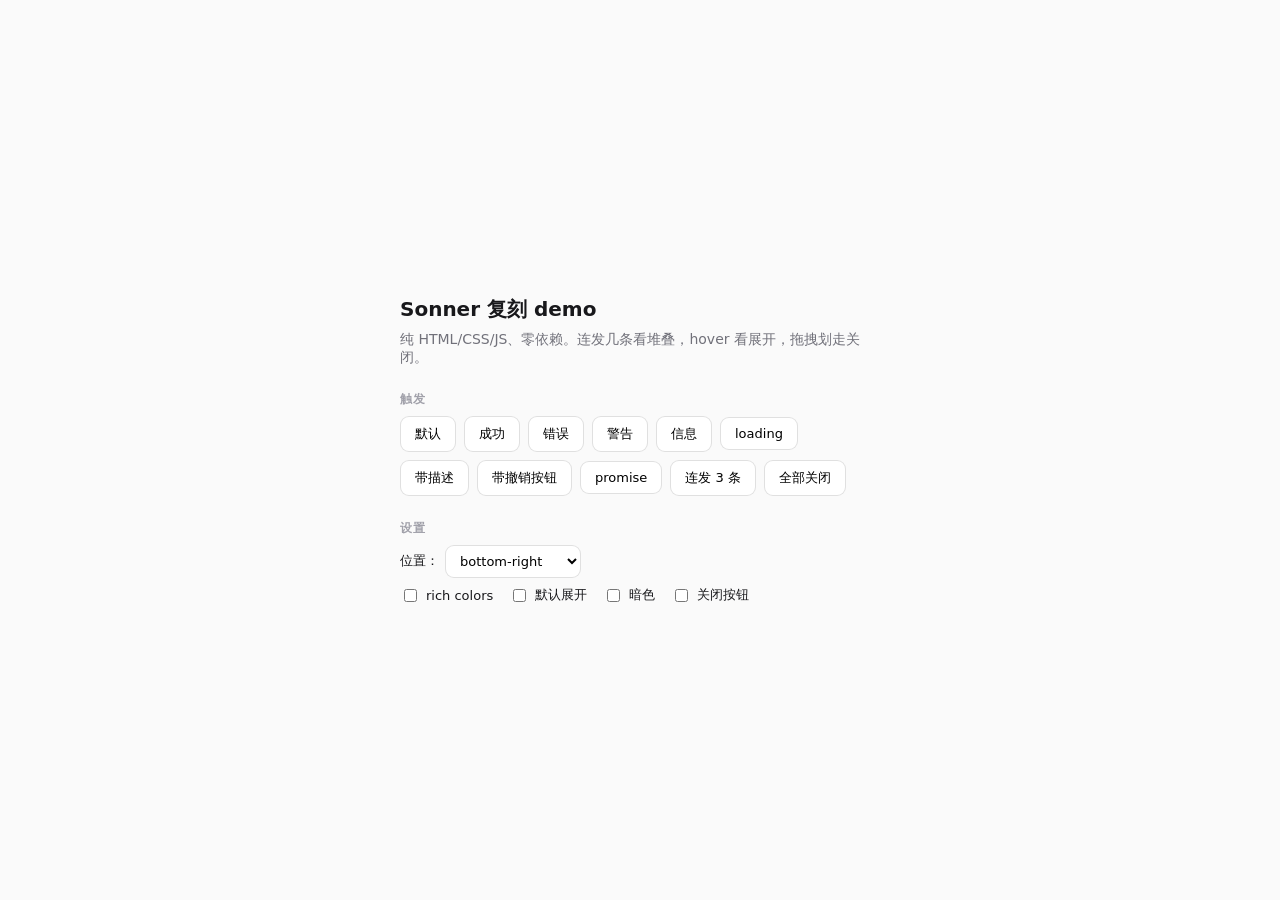
==== index.html @ 5776c40e "feat: complete Sonner toast recreation (vanilla, zero-dep) Stacking via CSS vars + calc, hover-expan" ====
<!DOCTYPE html>
<html lang="zh">
<head>
  <meta charset="utf-8">
  <meta name="viewport" content="width=device-width, initial-scale=1">
  <title>Sonner 复刻 demo</title>
  <link rel="stylesheet" href="sonner.css">
  <style>
    * { box-sizing: border-box; }
    body {
      margin: 0; min-height: 100vh; background: #fafafa; color: #18181b;
      font-family: ui-sans-serif, system-ui, -apple-system, "PingFang SC", sans-serif;
      display: flex; align-items: center; justify-content: center;
    }
    .panel { display: grid; gap: 16px; padding: 40px; width: 560px; max-width: 92vw; }
    .panel h1 { font-size: 20px; margin: 0; }
    .panel p.sub { margin: 0; color: #71717a; font-size: 14px; }
    .group { display: grid; gap: 8px; }
    .group h2 { font-size: 12px; text-transform: uppercase; letter-spacing: .06em; color: #a1a1aa; margin: 8px 0 0; font-weight: 600; }
    .row { display: flex; flex-wrap: wrap; gap: 8px; align-items: center; }
    button {
      font: inherit; font-size: 13px; padding: 8px 14px; border-radius: 9px;
      border: 1px solid rgba(0, 0, 0, 0.12); background: #fff; cursor: pointer;
      transition: transform .1s ease, background .15s ease;
    }
    button:hover { background: #f4f4f5; }
    button:active { transform: scale(0.97); }
    label { font-size: 13px; display: inline-flex; align-items: center; gap: 6px; }
    select { font: inherit; font-size: 13px; padding: 7px 10px; border-radius: 9px; border: 1px solid rgba(0,0,0,0.12); background: #fff; }
    .switches { gap: 16px; }
  </style>
</head>
<body>
  <main class="panel">
    <div class="group">
      <h1>Sonner 复刻 demo</h1>
      <p class="sub">纯 HTML/CSS/JS、零依赖。连发几条看堆叠，hover 看展开，拖拽划走关闭。</p>
    </div>

    <div class="group">
      <h2>触发</h2>
      <div class="row">
        <button id="btn-default">默认</button>
        <button id="btn-success">成功</button>
        <button id="btn-error">错误</button>
        <button id="btn-warning">警告</button>
        <button id="btn-info">信息</button>
        <button id="btn-loading">loading</button>
      </div>
      <div class="row">
        <button id="btn-desc">带描述</button>
        <button id="btn-action">带撤销按钮</button>
        <button id="btn-promise">promise</button>
        <button id="btn-burst">连发 3 条</button>
        <button id="btn-clear">全部关闭</button>
      </div>
    </div>

    <div class="group">
      <h2>设置</h2>
      <div class="row">
        <label>位置：
          <select id="sel-pos">
            <option value="bottom-right">bottom-right</option>
            <option value="bottom-center">bottom-center</option>
            <option value="bottom-left">bottom-left</option>
            <option value="top-right">top-right</option>
            <option value="top-center">top-center</option>
            <option value="top-left">top-left</option>
          </select>
        </label>
      </div>
      <div class="row switches">
        <label><input type="checkbox" id="sw-rich"> rich colors</label>
        <label><input type="checkbox" id="sw-expand"> 默认展开</label>
        <label><input type="checkbox" id="sw-dark"> 暗色</label>
        <label><input type="checkbox" id="sw-close"> 关闭按钮</label>
      </div>
    </div>
  </main>

  <script src="sonner.js"></script>
  <script>
    // ---- 触发按钮 ----
    document.getElementById('btn-default').addEventListener('click', function () {
      window.toast('已保存到草稿箱');
    });
    var typeMap = { 'btn-success': 'success', 'btn-error': 'error', 'btn-warning': 'warning', 'btn-info': 'info', 'btn-loading': 'loading' };
    Object.keys(typeMap).forEach(function (id) {
      document.getElementById(id).addEventListener('click', function () {
        var t = typeMap[id];
        var msgs = { success: '上传成功', error: '出错了，请重试', warning: '空间快满了', info: '有 3 条新通知', loading: '正在处理…' };
        window.toast[t](msgs[t]);
      });
    });
    document.getElementById('btn-desc').addEventListener('click', function () {
      window.toast('会议已创建', { description: '周四 14:00 · Design Sync · 已通知 5 位参与者' });
    });
    document.getElementById('btn-action').addEventListener('click', function () {
      window.toast('已删除「未命名文档」', {
        action: { label: '撤销', onClick: function () { window.toast.success('已恢复'); } }
      });
    });
    document.getElementById('btn-promise').addEventListener('click', function () {
      window.toast.promise(new Promise(function (res) { setTimeout(res, 1600); }),
        { loading: '保存中…', success: '已保存', error: '保存失败' });
    });
    document.getElementById('btn-burst').addEventListener('click', function () {
      window.toast('第一条'); window.toast.success('第二条'); window.toast.info('第三条');
    });
    document.getElementById('btn-clear').addEventListener('click', function () {
      window.toast.dismiss();
    });

    // ---- 设置 ----
    document.getElementById('sel-pos').addEventListener('change', function (e) {
      window.toast.configure({ position: e.target.value });
      window.toast(e.target.value);
    });
    document.getElementById('sw-rich').addEventListener('change', function (e) { window.toast.configure({ richColors: e.target.checked }); });
    document.getElementById('sw-expand').addEventListener('change', function (e) { window.toast.configure({ expand: e.target.checked }); });
    document.getElementById('sw-dark').addEventListener('change', function (e) { window.toast.configure({ theme: e.target.checked ? 'dark' : 'light' }); });
    document.getElementById('sw-close').addEventListener('change', function (e) { window.toast.configure({ closeButton: e.target.checked }); });
  </script>
</body>
</html>
---- sonner.css ----
/* sonner.css — toast 样式 + 堆叠模型（位置数学全在 calc 里） */

:root { --sonner-width: 356px; }

/* ---- 容器：固定在某个角，宽度固定，高度由 JS 写入并平滑过渡 ---- */
.toaster {
  position: fixed;
  z-index: 999999;
  width: var(--sonner-width);
  list-style: none;
  margin: 0;
  padding: 0;
  outline: none;
  transition: height .4s cubic-bezier(.21, 1.02, .73, 1);
  font-family: ui-sans-serif, system-ui, -apple-system, "Segoe UI", Roboto,
    "PingFang SC", "Microsoft YaHei", sans-serif;
}

/* 6 个位置锚点。--y：堆叠方向系数，由 JS 写入（bottom=-1 向上叠，top=+1 向下叠） */
.toaster[data-position="bottom-right"]  { bottom: var(--offset); right: var(--offset); }
.toaster[data-position="bottom-left"]   { bottom: var(--offset); left:  var(--offset); }
.toaster[data-position="top-right"]     { top:    var(--offset); right: var(--offset); }
.toaster[data-position="top-left"]      { top:    var(--offset); left:  var(--offset); }
.toaster[data-position="bottom-center"] { bottom: var(--offset); left: 50%; transform: translateX(-50%); }
.toaster[data-position="top-center"]    { top:    var(--offset); left: 50%; transform: translateX(-50%); }

/* ---- 单条 toast ---- */
.toast {
  --peek: 16px;          /* 收起态每往后一条往外露出的距离 */
  --scale-step: 0.05;    /* 每往后一条缩小 5% */
  --swipe-amount: 0px;   /* 拖拽横向位移，叠加在堆叠 transform 之上 */
  position: absolute;
  left: 0;
  right: 0;
  box-sizing: border-box;
  display: flex;
  align-items: flex-start;
  gap: 10px;
  padding: 16px;
  border-radius: 13px;
  background: var(--toast-bg, #fff);
  color: var(--toast-fg, #18181b);
  border: 1px solid var(--toast-border, rgba(0, 0, 0, 0.08));
  box-shadow: 0 4px 12px rgba(0, 0, 0, 0.10), 0 2px 4px rgba(0, 0, 0, 0.06);
  font-size: 13px;
  line-height: 1.5;
  touch-action: none;
  cursor: grab;
  transform-origin: center var(--origin-edge, bottom);
  /* 收起态：横向拖拽 + 往外顶 + 逐级缩小 */
  transform:
    translateX(var(--swipe-amount))
    translateY(calc(var(--y) * var(--toasts-before) * var(--peek)))
    scale(calc(1 - var(--toasts-before) * var(--scale-step)));
  transition:
    transform .45s cubic-bezier(.21, 1.02, .73, 1),
    opacity .4s ease;
}
.toaster[data-position^="bottom"] .toast { bottom: 0; }
.toaster[data-position^="top"]    .toast { top: 0; --origin-edge: top; }

/* 超过可见数的，收起态藏起来 */
.toast[data-visible="false"] { opacity: 0; pointer-events: none; }

/* ---- 展开态：按"前面各条高度和 + 间距"铺成一列 ---- */
.toaster[data-expanded="true"] .toast {
  transform:
    translateX(var(--swipe-amount))
    translateY(calc(var(--y) * (var(--before-height) + var(--toasts-before) * var(--gap))));
}
.toaster[data-expanded="true"] .toast[data-visible="false"] { opacity: 1; pointer-events: auto; }

/* ---- 进场起点 / 退场终点：在屏幕边缘外、透明、略缩小（方向与堆叠相反） ---- */
.toast[data-mounted="false"],
.toast[data-removed="true"] {
  opacity: 0;
  transform: translateY(calc(var(--y) * -100%)) scale(0.9);
}

/* ---- 拖拽中：只跟手（关掉常规过渡），位移由 --swipe-amount 叠加 ---- */
.toast[data-swiping="true"] {
  cursor: grabbing;
  transition: none;
}
/* ---- 划走：保持横向位置继续滑出（与拖拽方向一致），快速淡出 ---- */
.toast[data-swiped-out="true"] {
  opacity: 0;
  transition: transform .2s ease, opacity .2s ease;
}

/* ---- 内容 ---- */
.toast__icon { flex: 0 0 auto; display: flex; line-height: 0; margin-top: 1px; color: var(--icon-color, inherit); }
/* 类型图标固定上色（即使不开 rich colors，也像真 Sonner 一样有颜色） */
.toast[data-type="success"] { --icon-color: #22c55e; }
.toast[data-type="error"]   { --icon-color: #ef4444; }
.toast[data-type="warning"] { --icon-color: #f59e0b; }
.toast[data-type="info"]    { --icon-color: #3b82f6; }
.toast__content { flex: 1 1 auto; min-width: 0; }
.toast__title { font-weight: 500; }
.toast__desc { margin-top: 2px; opacity: 0.66; }

/* loading spinner */
.toast__spinner {
  width: 18px; height: 18px; border-radius: 50%;
  border: 2px solid rgba(0, 0, 0, 0.15); border-top-color: rgba(0, 0, 0, 0.6);
  display: inline-block; animation: toast-spin .7s linear infinite;
}
@keyframes toast-spin { to { transform: rotate(360deg); } }

/* action / cancel 按钮 */
.toast__actions { display: flex; gap: 8px; margin-top: 10px; justify-content: flex-end; }
.toast__btn {
  font: inherit; font-size: 12px; padding: 5px 11px; border-radius: 7px;
  cursor: pointer; border: 1px solid transparent;
  transition: transform .12s ease-out;
}
.toast__btn:active { transform: scale(0.97); }
.toast__btn--action { background: #18181b; color: #fff; }
.toast__btn--cancel { background: transparent; color: inherit; border-color: rgba(0, 0, 0, 0.15); }

/* 关闭按钮 */
.toast__close {
  position: absolute; top: 6px; left: 6px; width: 20px; height: 20px;
  border-radius: 50%; border: 1px solid var(--toast-border, rgba(0, 0, 0, 0.1));
  background: var(--toast-bg, #fff); color: inherit; cursor: pointer;
  line-height: 1; font-size: 14px; padding: 0;
  display: flex; align-items: center; justify-content: center;
  opacity: 0; transition: opacity .15s;
}
.toast:hover .toast__close { opacity: 1; }

/* ---- 暗色主题 ---- */
.toaster[data-theme="dark"] .toast {
  --toast-bg: #1c1c1f; --toast-fg: #fafafa; --toast-border: rgba(255, 255, 255, 0.12);
  box-shadow: 0 4px 14px rgba(0, 0, 0, 0.5);
}
.toaster[data-theme="dark"] .toast__spinner { border-color: rgba(255, 255, 255, 0.2); border-top-color: rgba(255, 255, 255, 0.7); }
.toaster[data-theme="dark"] .toast__btn--action { background: #fafafa; color: #18181b; }
.toaster[data-theme="dark"] .toast__btn--cancel { border-color: rgba(255, 255, 255, 0.2); }

/* ---- rich colors（按类型上色） ---- */
.toaster[data-rich-colors="true"] .toast[data-type="success"] { --toast-bg:#ecfdf3; --toast-fg:#0a6b3b; --toast-border:#a6f4c5; }
.toaster[data-rich-colors="true"] .toast[data-type="error"]   { --toast-bg:#fef3f2; --toast-fg:#b42318; --toast-border:#fecdca; }
.toaster[data-rich-colors="true"] .toast[data-type="warning"] { --toast-bg:#fffaeb; --toast-fg:#b54708; --toast-border:#fedf89; }
.toaster[data-rich-colors="true"] .toast[data-type="info"]    { --toast-bg:#eff8ff; --toast-fg:#175cd3; --toast-border:#b2ddff; }
.toaster[data-theme="dark"][data-rich-colors="true"] .toast[data-type="success"] { --toast-bg:#052e1c; --toast-fg:#6ce9a6; --toast-border:#085d3a; }
.toaster[data-theme="dark"][data-rich-colors="true"] .toast[data-type="error"]   { --toast-bg:#3a0a0a; --toast-fg:#fda29b; --toast-border:#7a271a; }
.toaster[data-theme="dark"][data-rich-colors="true"] .toast[data-type="warning"] { --toast-bg:#3a2a05; --toast-fg:#fec84b; --toast-border:#7a5a13; }
.toaster[data-theme="dark"][data-rich-colors="true"] .toast[data-type="info"]    { --toast-bg:#0a1a3a; --toast-fg:#84caff; --toast-border:#1849a9; }

/* ---- 尊重 reduced-motion ---- */
@media (prefers-reduced-motion: reduce) {
  .toaster, .toast, .toaster[data-expanded="true"] .toast { transition-duration: 0.01ms !important; }
}
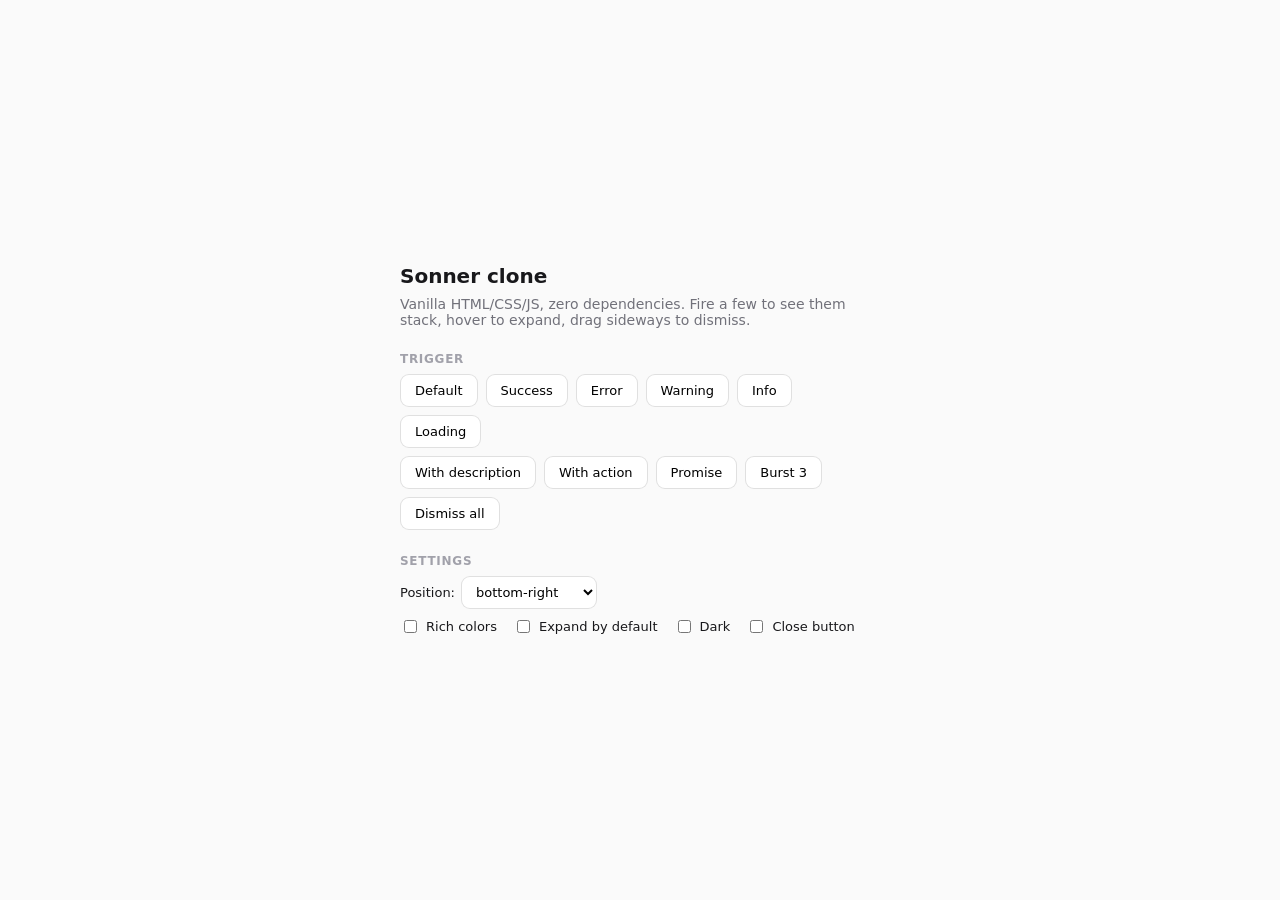
==== commit c40bfda0: "i18n: switch demo UI and toast copy to English Co-Authored-By: Claude Opus 4.8 <noreply@anthropic.co" ====
--- a/index.html
+++ b/index.html
@@ -1,15 +1,15 @@
 <!DOCTYPE html>
-<html lang="zh">
+<html lang="en">
 <head>
   <meta charset="utf-8">
   <meta name="viewport" content="width=device-width, initial-scale=1">
-  <title>Sonner 复刻 demo</title>
+  <title>Sonner clone</title>
   <link rel="stylesheet" href="sonner.css">
   <style>
     * { box-sizing: border-box; }
     body {
       margin: 0; min-height: 100vh; background: #fafafa; color: #18181b;
-      font-family: ui-sans-serif, system-ui, -apple-system, "PingFang SC", sans-serif;
+      font-family: ui-sans-serif, system-ui, -apple-system, "Segoe UI", Roboto, sans-serif;
       display: flex; align-items: center; justify-content: center;
     }
     .panel { display: grid; gap: 16px; padding: 40px; width: 560px; max-width: 92vw; }
@@ -33,33 +33,33 @@
 <body>
   <main class="panel">
     <div class="group">
-      <h1>Sonner 复刻 demo</h1>
-      <p class="sub">纯 HTML/CSS/JS、零依赖。连发几条看堆叠，hover 看展开，拖拽划走关闭。</p>
+      <h1>Sonner clone</h1>
+      <p class="sub">Vanilla HTML/CSS/JS, zero dependencies. Fire a few to see them stack, hover to expand, drag sideways to dismiss.</p>
     </div>
 
     <div class="group">
-      <h2>触发</h2>
+      <h2>Trigger</h2>
       <div class="row">
-        <button id="btn-default">默认</button>
-        <button id="btn-success">成功</button>
-        <button id="btn-error">错误</button>
-        <button id="btn-warning">警告</button>
-        <button id="btn-info">信息</button>
-        <button id="btn-loading">loading</button>
+        <button id="btn-default">Default</button>
+        <button id="btn-success">Success</button>
+        <button id="btn-error">Error</button>
+        <button id="btn-warning">Warning</button>
+        <button id="btn-info">Info</button>
+        <button id="btn-loading">Loading</button>
       </div>
       <div class="row">
-        <button id="btn-desc">带描述</button>
-        <button id="btn-action">带撤销按钮</button>
-        <button id="btn-promise">promise</button>
-        <button id="btn-burst">连发 3 条</button>
-        <button id="btn-clear">全部关闭</button>
+        <button id="btn-desc">With description</button>
+        <button id="btn-action">With action</button>
+        <button id="btn-promise">Promise</button>
+        <button id="btn-burst">Burst 3</button>
+        <button id="btn-clear">Dismiss all</button>
       </div>
     </div>
 
     <div class="group">
-      <h2>设置</h2>
+      <h2>Settings</h2>
       <div class="row">
-        <label>位置：
+        <label>Position:
           <select id="sel-pos">
             <option value="bottom-right">bottom-right</option>
             <option value="bottom-center">bottom-center</option>
@@ -71,48 +71,48 @@
         </label>
       </div>
       <div class="row switches">
-        <label><input type="checkbox" id="sw-rich"> rich colors</label>
-        <label><input type="checkbox" id="sw-expand"> 默认展开</label>
-        <label><input type="checkbox" id="sw-dark"> 暗色</label>
-        <label><input type="checkbox" id="sw-close"> 关闭按钮</label>
+        <label><input type="checkbox" id="sw-rich"> Rich colors</label>
+        <label><input type="checkbox" id="sw-expand"> Expand by default</label>
+        <label><input type="checkbox" id="sw-dark"> Dark</label>
+        <label><input type="checkbox" id="sw-close"> Close button</label>
       </div>
     </div>
   </main>
 
   <script src="sonner.js"></script>
   <script>
-    // ---- 触发按钮 ----
+    // ---- Trigger buttons ----
     document.getElementById('btn-default').addEventListener('click', function () {
-      window.toast('已保存到草稿箱');
+      window.toast('Saved to drafts');
     });
     var typeMap = { 'btn-success': 'success', 'btn-error': 'error', 'btn-warning': 'warning', 'btn-info': 'info', 'btn-loading': 'loading' };
     Object.keys(typeMap).forEach(function (id) {
       document.getElementById(id).addEventListener('click', function () {
         var t = typeMap[id];
-        var msgs = { success: '上传成功', error: '出错了，请重试', warning: '空间快满了', info: '有 3 条新通知', loading: '正在处理…' };
+        var msgs = { success: 'Uploaded successfully', error: 'Something went wrong', warning: 'Storage almost full', info: '3 new notifications', loading: 'Processing…' };
         window.toast[t](msgs[t]);
       });
     });
     document.getElementById('btn-desc').addEventListener('click', function () {
-      window.toast('会议已创建', { description: '周四 14:00 · Design Sync · 已通知 5 位参与者' });
+      window.toast('Meeting created', { description: 'Thu 2:00 PM · Design Sync · 5 people notified' });
     });
     document.getElementById('btn-action').addEventListener('click', function () {
-      window.toast('已删除「未命名文档」', {
-        action: { label: '撤销', onClick: function () { window.toast.success('已恢复'); } }
+      window.toast('Deleted "Untitled document"', {
+        action: { label: 'Undo', onClick: function () { window.toast.success('Restored'); } }
       });
     });
     document.getElementById('btn-promise').addEventListener('click', function () {
       window.toast.promise(new Promise(function (res) { setTimeout(res, 1600); }),
-        { loading: '保存中…', success: '已保存', error: '保存失败' });
+        { loading: 'Saving…', success: 'Saved', error: 'Failed to save' });
     });
     document.getElementById('btn-burst').addEventListener('click', function () {
-      window.toast('第一条'); window.toast.success('第二条'); window.toast.info('第三条');
+      window.toast('First'); window.toast.success('Second'); window.toast.info('Third');
     });
     document.getElementById('btn-clear').addEventListener('click', function () {
       window.toast.dismiss();
     });
 
-    // ---- 设置 ----
+    // ---- Settings ----
     document.getElementById('sel-pos').addEventListener('change', function (e) {
       window.toast.configure({ position: e.target.value });
       window.toast(e.target.value);
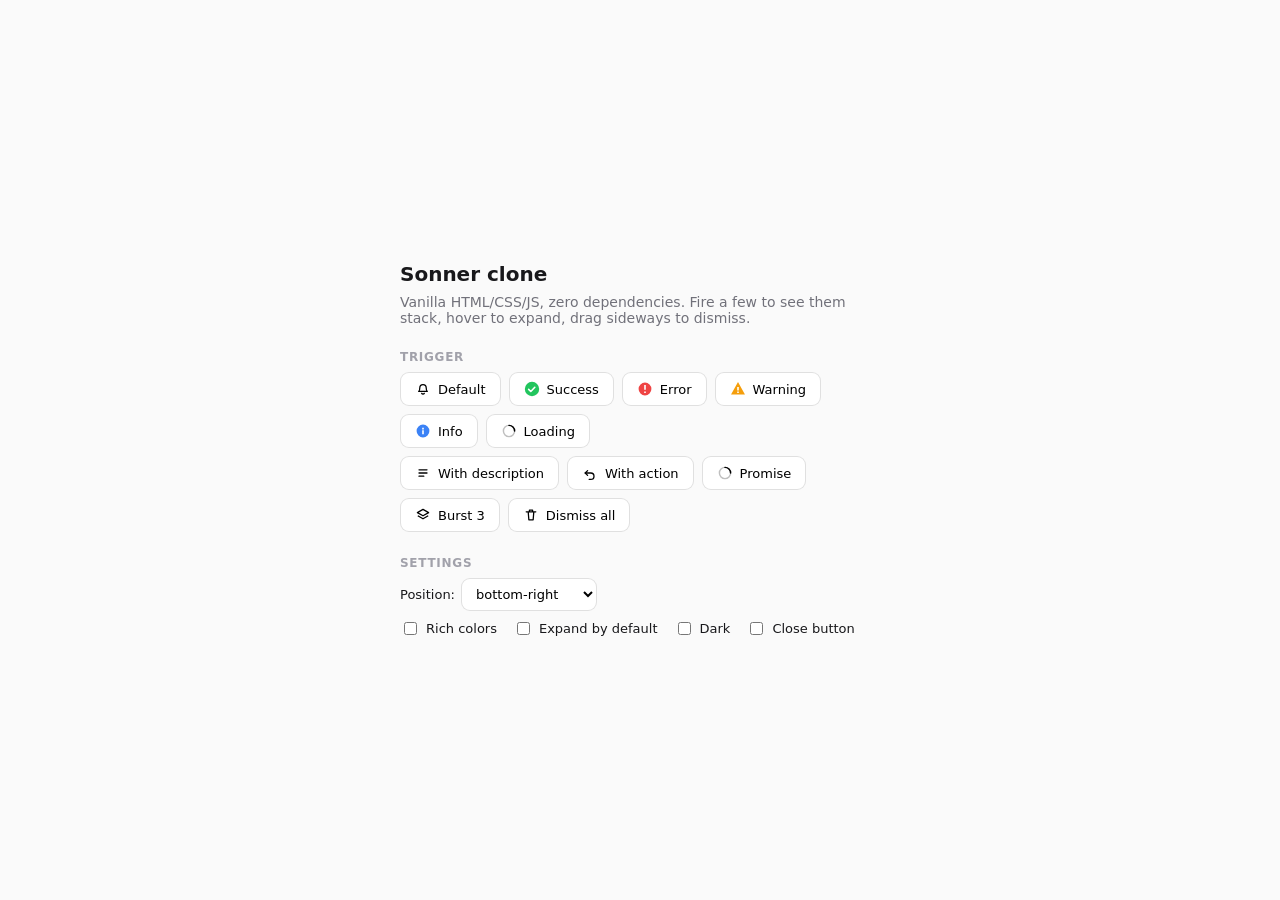
==== commit f036b7ec: "feat: icons on every Trigger button + matching micro-animated toast icons Each Trigger button gets a" ====
--- a/index.html
+++ b/index.html
@@ -21,6 +21,7 @@
     button {
       font: inherit; font-size: 13px; padding: 8px 14px; border-radius: 9px;
       border: 1px solid rgba(0, 0, 0, 0.12); background: #fff; cursor: pointer;
+      display: inline-flex; align-items: center;
       transition: transform .1s ease, background .15s ease;
     }
     button:hover { background: #f4f4f5; }
@@ -28,6 +29,25 @@
     label { font-size: 13px; display: inline-flex; align-items: center; gap: 6px; }
     select { font: inherit; font-size: 13px; padding: 7px 10px; border-radius: 9px; border: 1px solid rgba(0,0,0,0.12); background: #fff; }
     .switches { gap: 16px; }
+
+    /* ---- Trigger 按钮里的图标（与 toast 同款 SVG、同款 keyframes） ---- */
+    .btn-ic { display: inline-flex; align-items: center; justify-content: center; width: 16px; height: 16px; margin-right: 7px; }
+    .btn-ic svg { width: 16px; height: 16px; display: block; }
+    /* 类型图标上色（与 toast 一致） */
+    button[data-anim="success"] .btn-ic { color: #22c55e; }
+    button[data-anim="error"]   .btn-ic { color: #ef4444; }
+    button[data-anim="warning"] .btn-ic { color: #f59e0b; }
+    button[data-anim="info"]    .btn-ic { color: #3b82f6; }
+    /* 点击时播放（.is-anim 由 JS 添加，动画结束后移除以便重播） */
+    button.is-anim .btn-ic { animation: ti-pop .34s cubic-bezier(.34, 1.56, .64, 1); }
+    button.is-anim[data-anim="success"] .js-check { animation: ti-draw .42s .05s cubic-bezier(.65, 0, .35, 1) both; }
+    button.is-anim[data-anim="error"]   .btn-ic { animation: ti-shake .4s ease; }
+    button.is-anim[data-anim="warning"] .btn-ic { animation: ti-pulse .5s ease; }
+    button.is-anim[data-anim="loading"] .btn-ic { animation: ti-spin-once .6s cubic-bezier(.4, 0, .2, 1); }
+    @keyframes ti-spin-once { to { transform: rotate(360deg); } }
+    @media (prefers-reduced-motion: reduce) {
+      button.is-anim .btn-ic, button.is-anim .js-check { animation: none !important; }
+    }
   </style>
 </head>
 <body>
@@ -81,46 +101,50 @@
 
   <script src="sonner.js"></script>
   <script>
-    // ---- Trigger buttons ----
-    document.getElementById('btn-default').addEventListener('click', function () {
-      window.toast('Saved to drafts');
-    });
-    var typeMap = { 'btn-success': 'success', 'btn-error': 'error', 'btn-warning': 'warning', 'btn-info': 'info', 'btn-loading': 'loading' };
-    Object.keys(typeMap).forEach(function (id) {
-      document.getElementById(id).addEventListener('click', function () {
-        var t = typeMap[id];
-        var msgs = { success: 'Uploaded successfully', error: 'Something went wrong', warning: 'Storage almost full', info: '3 new notifications', loading: 'Processing…' };
-        window.toast[t](msgs[t]);
-      });
-    });
-    document.getElementById('btn-desc').addEventListener('click', function () {
-      window.toast('Meeting created', { description: 'Thu 2:00 PM · Design Sync · 5 people notified' });
-    });
-    document.getElementById('btn-action').addEventListener('click', function () {
-      window.toast('Deleted "Untitled document"', {
-        action: { label: 'Undo', onClick: function () { window.toast.success('Restored'); } }
-      });
-    });
-    document.getElementById('btn-promise').addEventListener('click', function () {
-      window.toast.promise(new Promise(function (res) { setTimeout(res, 1600); }),
-        { loading: 'Saving…', success: 'Saved', error: 'Failed to save' });
-    });
-    document.getElementById('btn-burst').addEventListener('click', function () {
-      window.toast('First'); window.toast.success('Second'); window.toast.info('Third');
-    });
-    document.getElementById('btn-clear').addEventListener('click', function () {
-      window.toast.dismiss();
+    var T = window.toast;
+    var ICN = T.icons;
+
+    // 每个 Trigger 按钮：图标 + 动画类型 + 点击产生的 toast
+    var BTNS = {
+      'btn-default': { icon: ICN.bell,    anim: 'default', fire: function () { T('Saved to drafts', { icon: ICN.bell }); } },
+      'btn-success': { icon: ICN.success, anim: 'success', fire: function () { T.success('Uploaded successfully'); } },
+      'btn-error':   { icon: ICN.error,   anim: 'error',   fire: function () { T.error('Something went wrong'); } },
+      'btn-warning': { icon: ICN.warning, anim: 'warning', fire: function () { T.warning('Storage almost full'); } },
+      'btn-info':    { icon: ICN.info,    anim: 'info',    fire: function () { T.info('3 new notifications'); } },
+      'btn-loading': { icon: ICN.loader,  anim: 'loading', fire: function () { T.loading('Processing…'); } },
+      'btn-desc':    { icon: ICN.note,    anim: 'default', fire: function () { T('Meeting created', { description: 'Thu 2:00 PM · Design Sync · 5 people notified', icon: ICN.note }); } },
+      'btn-action':  { icon: ICN.undo,    anim: 'default', fire: function () { T('Deleted "Untitled document"', { icon: ICN.undo, action: { label: 'Undo', onClick: function () { T.success('Restored'); } } }); } },
+      'btn-promise': { icon: ICN.loader,  anim: 'loading', fire: function () { T.promise(new Promise(function (res) { setTimeout(res, 1600); }), { loading: 'Saving…', success: 'Saved', error: 'Failed to save' }); } },
+      'btn-burst':   { icon: ICN.layers,  anim: 'default', fire: function () { T('First', { icon: ICN.bell }); T.success('Second'); T.info('Third'); } },
+      'btn-clear':   { icon: ICN.trash,   anim: 'default', fire: function () { T.dismiss(); } }
+    };
+
+    // 重播图标动画：移除类 → 强制 reflow → 重新加类
+    function playIcon(btn) {
+      btn.classList.remove('is-anim');
+      void btn.offsetWidth;
+      btn.classList.add('is-anim');
+      setTimeout(function () { btn.classList.remove('is-anim'); }, 650);
+    }
+
+    Object.keys(BTNS).forEach(function (id) {
+      var btn = document.getElementById(id);
+      if (!btn) return;
+      var cfg = BTNS[id];
+      btn.dataset.anim = cfg.anim;
+      btn.insertAdjacentHTML('afterbegin', '<span class="btn-ic">' + cfg.icon + '</span>');
+      btn.addEventListener('click', function () { playIcon(btn); cfg.fire(); });
     });
 
     // ---- Settings ----
     document.getElementById('sel-pos').addEventListener('change', function (e) {
-      window.toast.configure({ position: e.target.value });
-      window.toast(e.target.value);
+      T.configure({ position: e.target.value });
+      T(e.target.value, { icon: ICN.bell });
     });
-    document.getElementById('sw-rich').addEventListener('change', function (e) { window.toast.configure({ richColors: e.target.checked }); });
-    document.getElementById('sw-expand').addEventListener('change', function (e) { window.toast.configure({ expand: e.target.checked }); });
-    document.getElementById('sw-dark').addEventListener('change', function (e) { window.toast.configure({ theme: e.target.checked ? 'dark' : 'light' }); });
-    document.getElementById('sw-close').addEventListener('change', function (e) { window.toast.configure({ closeButton: e.target.checked }); });
+    document.getElementById('sw-rich').addEventListener('change', function (e) { T.configure({ richColors: e.target.checked }); });
+    document.getElementById('sw-expand').addEventListener('change', function (e) { T.configure({ expand: e.target.checked }); });
+    document.getElementById('sw-dark').addEventListener('change', function (e) { T.configure({ theme: e.target.checked ? 'dark' : 'light' }); });
+    document.getElementById('sw-close').addEventListener('change', function (e) { T.configure({ closeButton: e.target.checked }); });
   </script>
 </body>
 </html>
--- a/sonner.css
+++ b/sonner.css
@@ -148,7 +148,26 @@
 .toaster[data-theme="dark"][data-rich-colors="true"] .toast[data-type="warning"] { --toast-bg:#3a2a05; --toast-fg:#fec84b; --toast-border:#7a5a13; }
 .toaster[data-theme="dark"][data-rich-colors="true"] .toast[data-type="info"]    { --toast-bg:#0a1a3a; --toast-fg:#84caff; --toast-border:#1849a9; }
 
+/* ============ 图标微动画（按钮与 toast 共用同一套 keyframes，保证一致） ============ */
+/* 共用 keyframes */
+@keyframes ti-pop   { from { transform: scale(.4); opacity: 0; } to { transform: scale(1); opacity: 1; } }
+@keyframes ti-draw  { from { stroke-dashoffset: 18; } to { stroke-dashoffset: 0; } }
+@keyframes ti-shake { 0%,100%{transform:translateX(0)} 20%{transform:translateX(-2px)} 40%{transform:translateX(2px)} 60%{transform:translateX(-1.5px)} 80%{transform:translateX(1.5px)} }
+@keyframes ti-pulse { 0%,100%{transform:scale(1)} 45%{transform:scale(1.16)} }
+
+/* success 对勾：描边默认可见，靠 from→to 重画 */
+.js-check { stroke-dasharray: 18; stroke-dashoffset: 0; }
+
+/* toast 上的图标：入场弹一下；按类型给微表情（ease-out / 自定义曲线、时长克制） */
+.toast__icon { animation: ti-pop .34s cubic-bezier(.34, 1.56, .64, 1) both; }
+.toast__icon .js-check { animation: ti-draw .42s .08s cubic-bezier(.65, 0, .35, 1) both; }
+.toast[data-type="error"]   .toast__icon { animation: ti-shake .4s .1s ease both; }
+.toast[data-type="warning"] .toast__icon { animation: ti-pulse .5s .1s ease both; }
+
 /* ---- 尊重 reduced-motion ---- */
 @media (prefers-reduced-motion: reduce) {
   .toaster, .toast, .toaster[data-expanded="true"] .toast { transition-duration: 0.01ms !important; }
+  /* 关掉装饰性图标动画（保留可读性，不做位移/缩放） */
+  .toast__icon, .toast__icon .js-check { animation: none !important; }
+  .js-check { stroke-dashoffset: 0 !important; }
 }
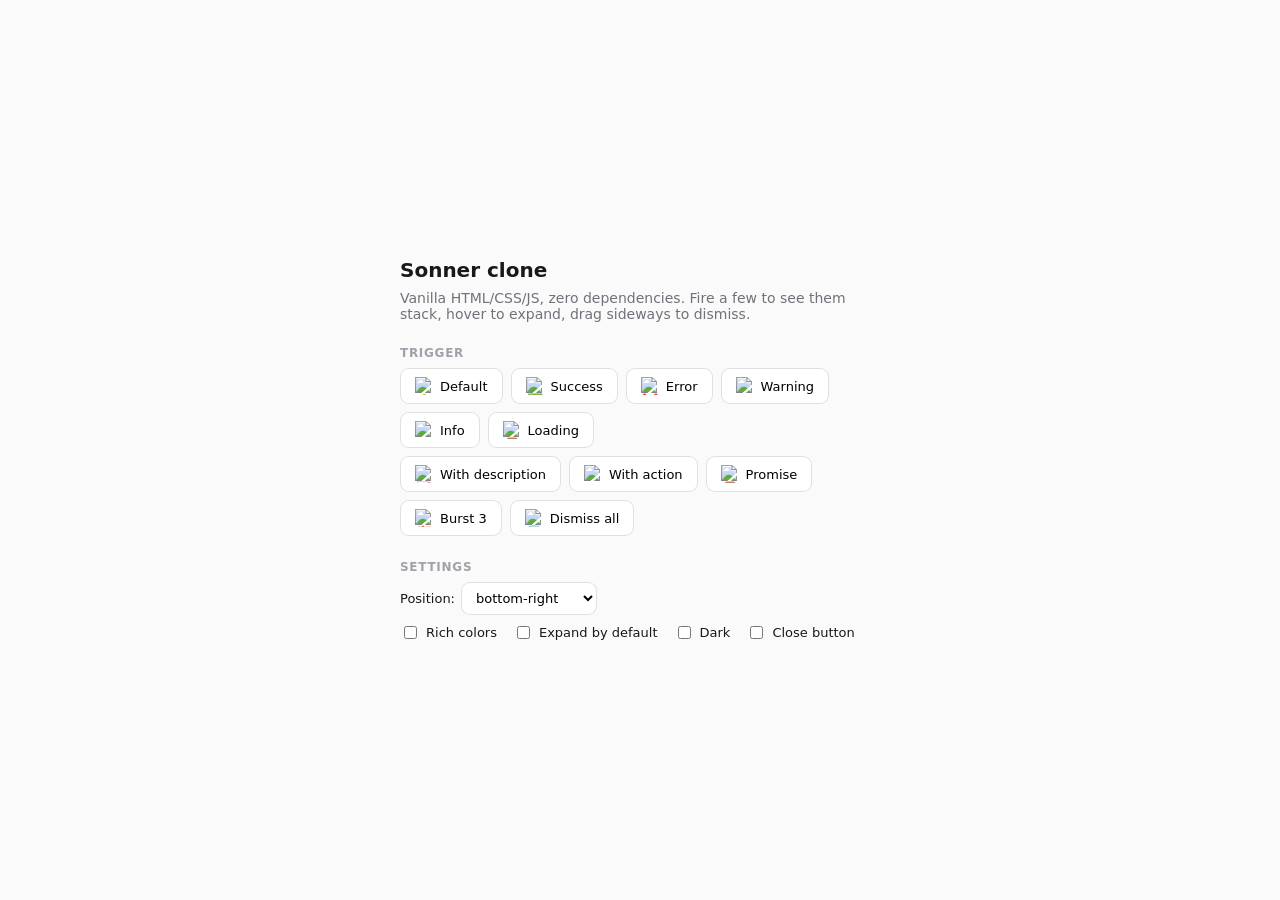
==== commit 8e551218: "feat: swap all icons to 3D Fluent emoji (CDN) with pop/shake/pulse/spin Buttons and toasts share the" ====
--- a/index.html
+++ b/index.html
@@ -30,23 +30,16 @@
     select { font: inherit; font-size: 13px; padding: 7px 10px; border-radius: 9px; border: 1px solid rgba(0,0,0,0.12); background: #fff; }
     .switches { gap: 16px; }
 
-    /* ---- Trigger 按钮里的图标（与 toast 同款 SVG、同款 keyframes） ---- */
-    .btn-ic { display: inline-flex; align-items: center; justify-content: center; width: 16px; height: 16px; margin-right: 7px; }
-    .btn-ic svg { width: 16px; height: 16px; display: block; }
-    /* 类型图标上色（与 toast 一致） */
-    button[data-anim="success"] .btn-ic { color: #22c55e; }
-    button[data-anim="error"]   .btn-ic { color: #ef4444; }
-    button[data-anim="warning"] .btn-ic { color: #f59e0b; }
-    button[data-anim="info"]    .btn-ic { color: #3b82f6; }
+    /* ---- Trigger 按钮里的 3D 图标（与 toast 同款图片、同款 keyframes） ---- */
+    .btn-ic { display: inline-flex; align-items: center; justify-content: center; width: 18px; height: 18px; margin-right: 7px; }
+    .btn-ic .i3d { width: 18px; height: 18px; display: block; }
     /* 点击时播放（.is-anim 由 JS 添加，动画结束后移除以便重播） */
     button.is-anim .btn-ic { animation: ti-pop .34s cubic-bezier(.34, 1.56, .64, 1); }
-    button.is-anim[data-anim="success"] .js-check { animation: ti-draw .42s .05s cubic-bezier(.65, 0, .35, 1) both; }
     button.is-anim[data-anim="error"]   .btn-ic { animation: ti-shake .4s ease; }
     button.is-anim[data-anim="warning"] .btn-ic { animation: ti-pulse .5s ease; }
-    button.is-anim[data-anim="loading"] .btn-ic { animation: ti-spin-once .6s cubic-bezier(.4, 0, .2, 1); }
-    @keyframes ti-spin-once { to { transform: rotate(360deg); } }
+    button.is-anim[data-anim="loading"] .btn-ic { animation: ti-spin .6s cubic-bezier(.4, 0, .2, 1); }
     @media (prefers-reduced-motion: reduce) {
-      button.is-anim .btn-ic, button.is-anim .js-check { animation: none !important; }
+      button.is-anim .btn-ic { animation: none !important; }
     }
   </style>
 </head>
--- a/sonner.css
+++ b/sonner.css
@@ -148,26 +148,25 @@
 .toaster[data-theme="dark"][data-rich-colors="true"] .toast[data-type="warning"] { --toast-bg:#3a2a05; --toast-fg:#fec84b; --toast-border:#7a5a13; }
 .toaster[data-theme="dark"][data-rich-colors="true"] .toast[data-type="info"]    { --toast-bg:#0a1a3a; --toast-fg:#84caff; --toast-border:#1849a9; }
 
-/* ============ 图标微动画（按钮与 toast 共用同一套 keyframes，保证一致） ============ */
-/* 共用 keyframes */
+/* ============ 3D 图标 + 微动画（按钮与 toast 共用同一套 keyframes，保证一致） ============ */
 @keyframes ti-pop   { from { transform: scale(.4); opacity: 0; } to { transform: scale(1); opacity: 1; } }
-@keyframes ti-draw  { from { stroke-dashoffset: 18; } to { stroke-dashoffset: 0; } }
 @keyframes ti-shake { 0%,100%{transform:translateX(0)} 20%{transform:translateX(-2px)} 40%{transform:translateX(2px)} 60%{transform:translateX(-1.5px)} 80%{transform:translateX(1.5px)} }
 @keyframes ti-pulse { 0%,100%{transform:scale(1)} 45%{transform:scale(1.16)} }
+@keyframes ti-spin  { to { transform: rotate(360deg); } }
 
-/* success 对勾：描边默认可见，靠 from→to 重画 */
-.js-check { stroke-dasharray: 18; stroke-dashoffset: 0; }
+/* 3D emoji 图片尺寸（图标加载不到时 alt 字形兜底） */
+.toast .i3d { width: 22px; height: 22px; display: block; user-select: none; }
+.toast__icon { margin-top: 0; }
 
-/* toast 上的图标：入场弹一下；按类型给微表情（ease-out / 自定义曲线、时长克制） */
+/* toast 图标：入场弹一下；按类型给微表情（ease-out / 自定义曲线、时长克制） */
 .toast__icon { animation: ti-pop .34s cubic-bezier(.34, 1.56, .64, 1) both; }
-.toast__icon .js-check { animation: ti-draw .42s .08s cubic-bezier(.65, 0, .35, 1) both; }
 .toast[data-type="error"]   .toast__icon { animation: ti-shake .4s .1s ease both; }
 .toast[data-type="warning"] .toast__icon { animation: ti-pulse .5s .1s ease both; }
+.toast[data-type="loading"] .toast__icon { animation: ti-spin 1.1s linear infinite; }
 
 /* ---- 尊重 reduced-motion ---- */
 @media (prefers-reduced-motion: reduce) {
   .toaster, .toast, .toaster[data-expanded="true"] .toast { transition-duration: 0.01ms !important; }
-  /* 关掉装饰性图标动画（保留可读性，不做位移/缩放） */
-  .toast__icon, .toast__icon .js-check { animation: none !important; }
-  .js-check { stroke-dashoffset: 0 !important; }
+  /* 关掉装饰性图标动画（图标本身保留，不做位移/缩放/旋转） */
+  .toast__icon, .toast[data-type="loading"] .toast__icon { animation: none !important; }
 }
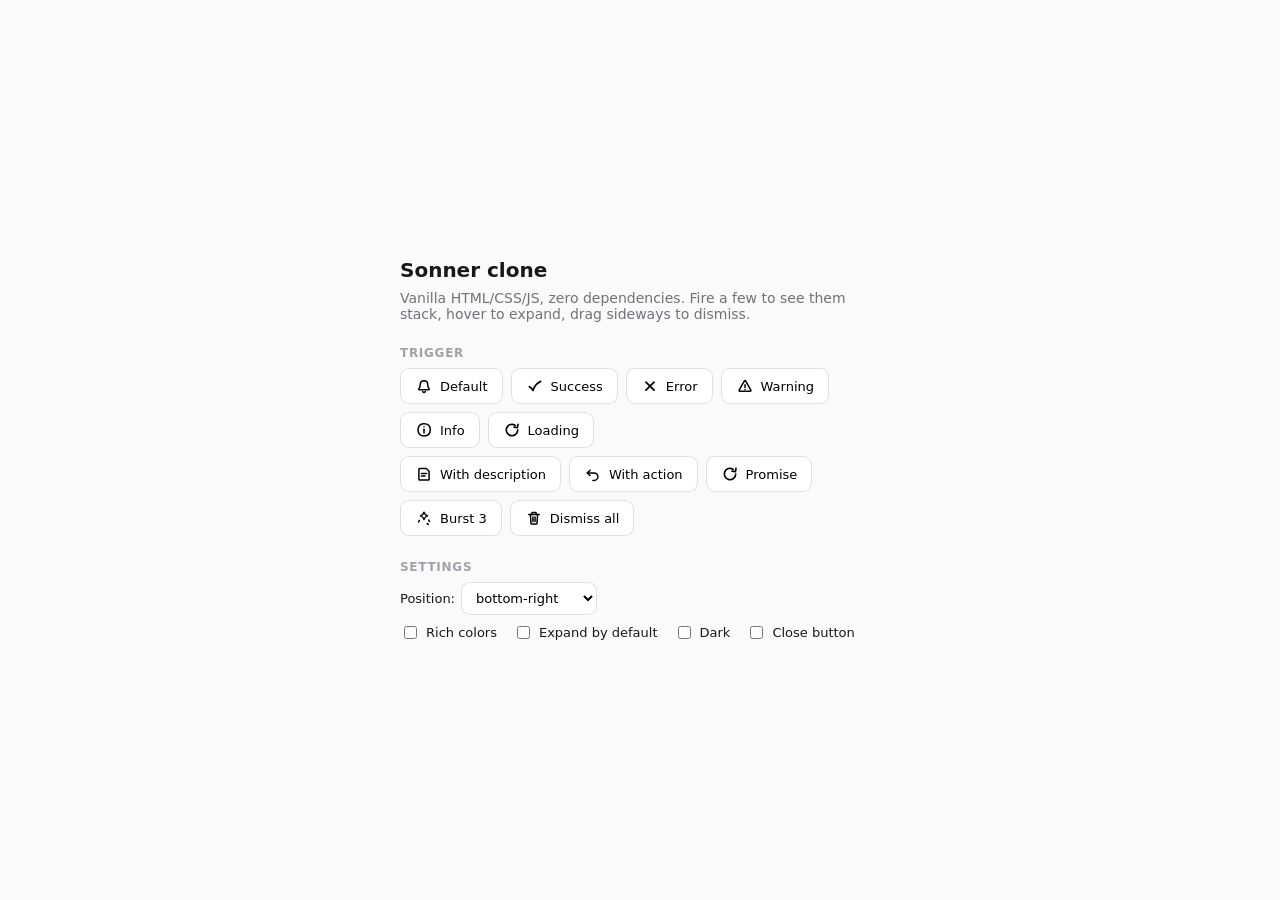
==== commit e1675dda: "feat: hand-drawn monochrome doodle icons (offline, currentColor) Replaces 3D emoji with hand-authore" ====
--- a/index.html
+++ b/index.html
@@ -35,11 +35,13 @@
     .btn-ic .i3d { width: 18px; height: 18px; display: block; }
     /* 点击时播放（.is-anim 由 JS 添加，动画结束后移除以便重播） */
     button.is-anim .btn-ic { animation: ti-pop .34s cubic-bezier(.34, 1.56, .64, 1); }
+    button.is-anim[data-anim="success"] .btn-ic { animation: none; }
+    button.is-anim[data-anim="success"] .js-check { animation: ti-draw .5s .05s cubic-bezier(.65, 0, .35, 1) both; }
     button.is-anim[data-anim="error"]   .btn-ic { animation: ti-shake .4s ease; }
     button.is-anim[data-anim="warning"] .btn-ic { animation: ti-pulse .5s ease; }
     button.is-anim[data-anim="loading"] .btn-ic { animation: ti-spin .6s cubic-bezier(.4, 0, .2, 1); }
     @media (prefers-reduced-motion: reduce) {
-      button.is-anim .btn-ic { animation: none !important; }
+      button.is-anim .btn-ic, button.is-anim .js-check { animation: none !important; }
     }
   </style>
 </head>
--- a/sonner.css
+++ b/sonner.css
@@ -89,12 +89,8 @@
 }
 
 /* ---- 内容 ---- */
-.toast__icon { flex: 0 0 auto; display: flex; line-height: 0; margin-top: 1px; color: var(--icon-color, inherit); }
-/* 类型图标固定上色（即使不开 rich colors，也像真 Sonner 一样有颜色） */
-.toast[data-type="success"] { --icon-color: #22c55e; }
-.toast[data-type="error"]   { --icon-color: #ef4444; }
-.toast[data-type="warning"] { --icon-color: #f59e0b; }
-.toast[data-type="info"]    { --icon-color: #3b82f6; }
+/* 手绘涂鸦图标为单色：跟随文字色（浅底黑墨、暗色模式白墨） */
+.toast__icon { flex: 0 0 auto; display: flex; line-height: 0; color: inherit; }
 .toast__content { flex: 1 1 auto; min-width: 0; }
 .toast__title { font-weight: 500; }
 .toast__desc { margin-top: 2px; opacity: 0.66; }
@@ -153,13 +149,18 @@
 @keyframes ti-shake { 0%,100%{transform:translateX(0)} 20%{transform:translateX(-2px)} 40%{transform:translateX(2px)} 60%{transform:translateX(-1.5px)} 80%{transform:translateX(1.5px)} }
 @keyframes ti-pulse { 0%,100%{transform:scale(1)} 45%{transform:scale(1.16)} }
 @keyframes ti-spin  { to { transform: rotate(360deg); } }
+@keyframes ti-draw  { from { stroke-dashoffset: 1; } to { stroke-dashoffset: 0; } }
 
-/* 3D emoji 图片尺寸（图标加载不到时 alt 字形兜底） */
-.toast .i3d { width: 22px; height: 22px; display: block; user-select: none; }
+/* 涂鸦 SVG 尺寸 */
+.toast .i3d { width: 22px; height: 22px; display: block; }
 .toast__icon { margin-top: 0; }
+/* success 对勾：pathLength=1 归一化，靠描边 from→to 一笔画出来 */
+.js-check { stroke-dasharray: 1; stroke-dashoffset: 0; }
 
 /* toast 图标：入场弹一下；按类型给微表情（ease-out / 自定义曲线、时长克制） */
 .toast__icon { animation: ti-pop .34s cubic-bezier(.34, 1.56, .64, 1) both; }
+.toast[data-type="success"] .toast__icon { animation: none; }       /* 成功用"画对勾"代替弹入 */
+.toast[data-type="success"] .js-check { animation: ti-draw .5s .06s cubic-bezier(.65, 0, .35, 1) both; }
 .toast[data-type="error"]   .toast__icon { animation: ti-shake .4s .1s ease both; }
 .toast[data-type="warning"] .toast__icon { animation: ti-pulse .5s .1s ease both; }
 .toast[data-type="loading"] .toast__icon { animation: ti-spin 1.1s linear infinite; }
@@ -167,6 +168,6 @@
 /* ---- 尊重 reduced-motion ---- */
 @media (prefers-reduced-motion: reduce) {
   .toaster, .toast, .toaster[data-expanded="true"] .toast { transition-duration: 0.01ms !important; }
-  /* 关掉装饰性图标动画（图标本身保留，不做位移/缩放/旋转） */
-  .toast__icon, .toast[data-type="loading"] .toast__icon { animation: none !important; }
+  /* 关掉装饰性图标动画（图标本身保留，不做位移/缩放/旋转/描边） */
+  .toast__icon, .toast[data-type="loading"] .toast__icon, .toast[data-type="success"] .js-check { animation: none !important; }
 }
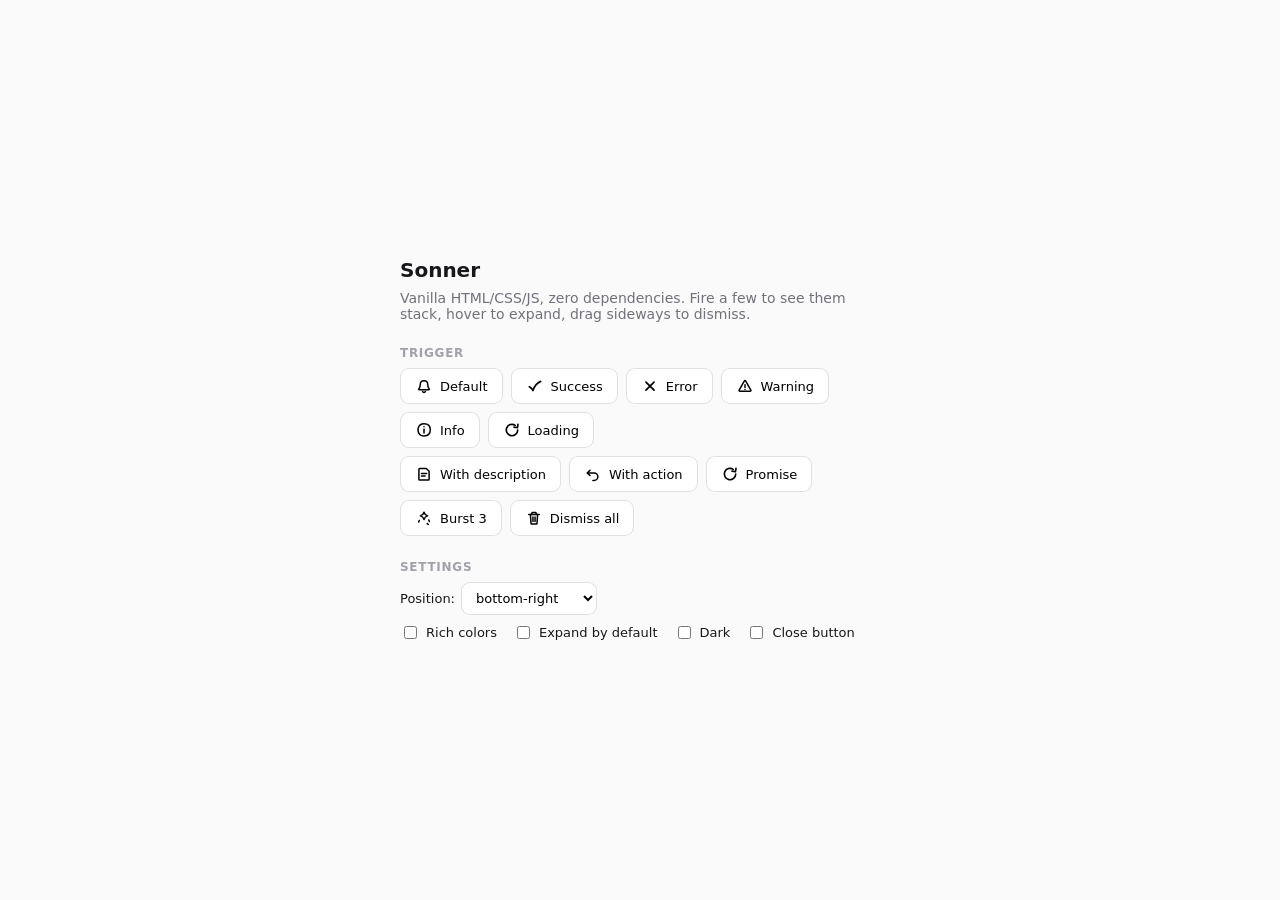
==== commit b4ae4342: "change: title 'Sonner clone' -> 'Sonner'" ====
--- a/index.html
+++ b/index.html
@@ -3,7 +3,7 @@
 <head>
   <meta charset="utf-8">
   <meta name="viewport" content="width=device-width, initial-scale=1">
-  <title>Sonner clone</title>
+  <title>Sonner</title>
   <link rel="stylesheet" href="sonner.css">
   <style>
     * { box-sizing: border-box; }
@@ -33,22 +33,13 @@
     /* ---- Trigger 按钮里的 3D 图标（与 toast 同款图片、同款 keyframes） ---- */
     .btn-ic { display: inline-flex; align-items: center; justify-content: center; width: 18px; height: 18px; margin-right: 7px; }
     .btn-ic .i3d { width: 18px; height: 18px; display: block; }
-    /* 点击时播放（.is-anim 由 JS 添加，动画结束后移除以便重播） */
-    button.is-anim .btn-ic { animation: ti-pop .34s cubic-bezier(.34, 1.56, .64, 1); }
-    button.is-anim[data-anim="success"] .btn-ic { animation: none; }
-    button.is-anim[data-anim="success"] .js-check { animation: ti-draw .5s .05s cubic-bezier(.65, 0, .35, 1) both; }
-    button.is-anim[data-anim="error"]   .btn-ic { animation: ti-shake .4s ease; }
-    button.is-anim[data-anim="warning"] .btn-ic { animation: ti-pulse .5s ease; }
-    button.is-anim[data-anim="loading"] .btn-ic { animation: ti-spin .6s cubic-bezier(.4, 0, .2, 1); }
-    @media (prefers-reduced-motion: reduce) {
-      button.is-anim .btn-ic, button.is-anim .js-check { animation: none !important; }
-    }
+    /* 按钮里的图标保持静止（不做点击动画）；toast 上的图标动画不受影响 */
   </style>
 </head>
 <body>
   <main class="panel">
     <div class="group">
-      <h1>Sonner clone</h1>
+      <h1>Sonner</h1>
       <p class="sub">Vanilla HTML/CSS/JS, zero dependencies. Fire a few to see them stack, hover to expand, drag sideways to dismiss.</p>
     </div>
 
@@ -114,21 +105,12 @@
       'btn-clear':   { icon: ICN.trash,   anim: 'default', fire: function () { T.dismiss(); } }
     };
 
-    // 重播图标动画：移除类 → 强制 reflow → 重新加类
-    function playIcon(btn) {
-      btn.classList.remove('is-anim');
-      void btn.offsetWidth;
-      btn.classList.add('is-anim');
-      setTimeout(function () { btn.classList.remove('is-anim'); }, 650);
-    }
-
     Object.keys(BTNS).forEach(function (id) {
       var btn = document.getElementById(id);
       if (!btn) return;
       var cfg = BTNS[id];
-      btn.dataset.anim = cfg.anim;
       btn.insertAdjacentHTML('afterbegin', '<span class="btn-ic">' + cfg.icon + '</span>');
-      btn.addEventListener('click', function () { playIcon(btn); cfg.fire(); });
+      btn.addEventListener('click', function () { cfg.fire(); });
     });
 
     // ---- Settings ----
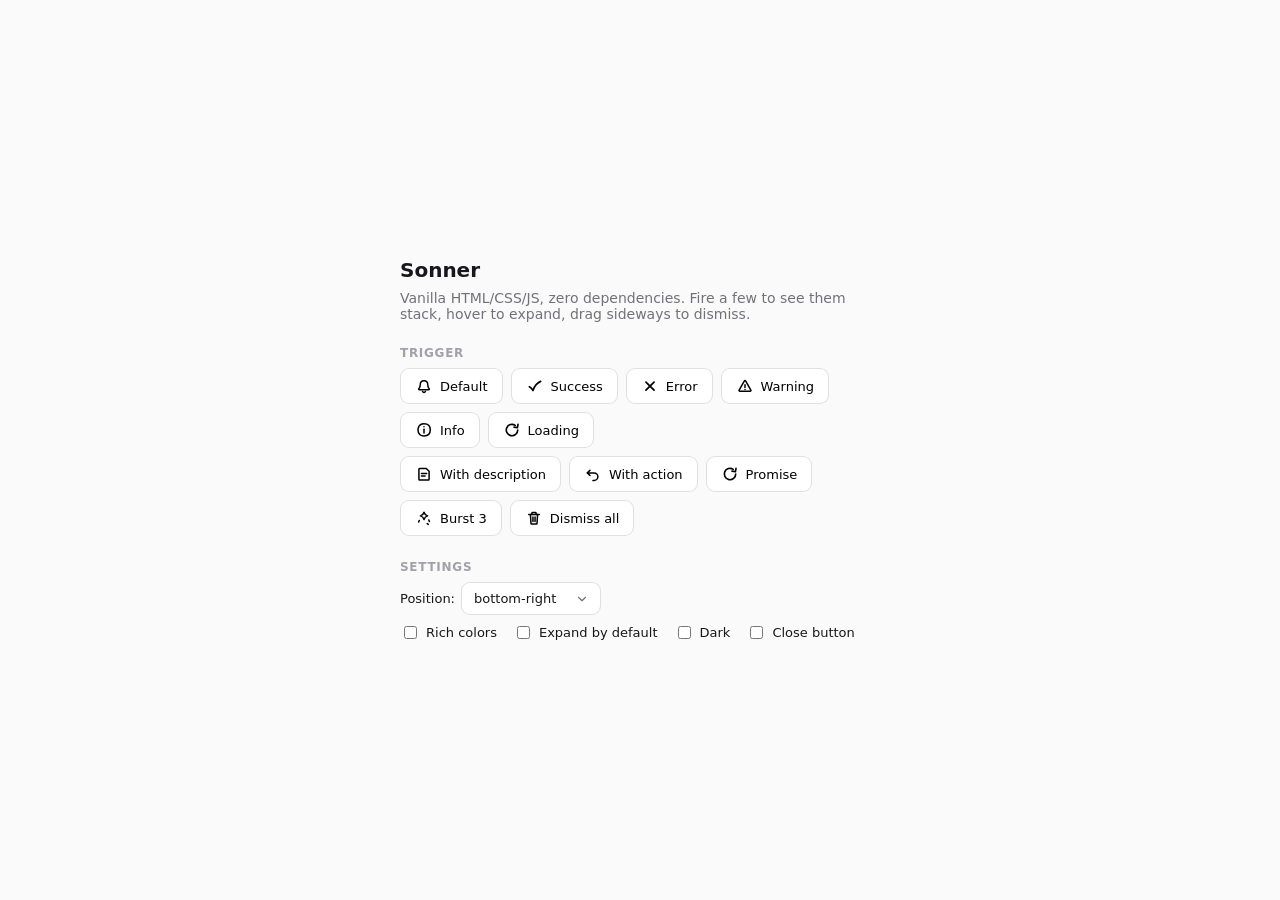
==== commit 8d6c5219: "fix(settings): custom-style the Position select so the chevron sits inside the control The native <s" ====
--- a/index.html
+++ b/index.html
@@ -27,7 +27,32 @@
     button:hover { background: #f4f4f5; }
     button:active { transform: scale(0.97); }
     label { font-size: 13px; display: inline-flex; align-items: center; gap: 6px; }
-    select { font: inherit; font-size: 13px; padding: 7px 10px; border-radius: 9px; border: 1px solid rgba(0,0,0,0.12); background: #fff; }
+    /* Custom select: strip the native OS arrow and draw our own chevron so it
+       lives *inside* the rounded control, matching the buttons' look + feel. */
+    select {
+      font: inherit; font-size: 13px;
+      padding: 8px 32px 8px 12px;      /* right padding leaves room for the chevron */
+      border-radius: 9px;
+      border: 1px solid rgba(0, 0, 0, 0.12);
+      color: #18181b; cursor: pointer;
+      appearance: none; -webkit-appearance: none; -moz-appearance: none;
+      background-color: #fff;
+      background-image: url("data:image/svg+xml,%3Csvg xmlns='http://www.w3.org/2000/svg' width='16' height='16' viewBox='0 0 24 24' fill='none' stroke='%2371717a' stroke-width='2' stroke-linecap='round' stroke-linejoin='round'%3E%3Cpath d='m6 9 6 6 6-6'/%3E%3C/svg%3E");
+      background-repeat: no-repeat;
+      background-position: right 11px center;
+      background-size: 14px 14px;
+      transition: background-color .15s ease, border-color .15s ease, box-shadow .15s ease, transform .1s ease;
+    }
+    select:hover { background-color: #f4f4f5; border-color: rgba(0, 0, 0, 0.2); }
+    select:active { transform: scale(0.97); }   /* same press feedback as the buttons */
+    select:focus-visible {
+      outline: none;
+      border-color: rgba(24, 24, 27, 0.55);
+      box-shadow: 0 0 0 3px rgba(24, 24, 27, 0.10);
+    }
+    /* checkboxes pick up the same near-black accent as the action button */
+    .switches input[type="checkbox"] { accent-color: #18181b; cursor: pointer; }
+    .switches label { cursor: pointer; }
     .switches { gap: 16px; }
 
     /* ---- Trigger 按钮里的 3D 图标（与 toast 同款图片、同款 keyframes） ---- */
